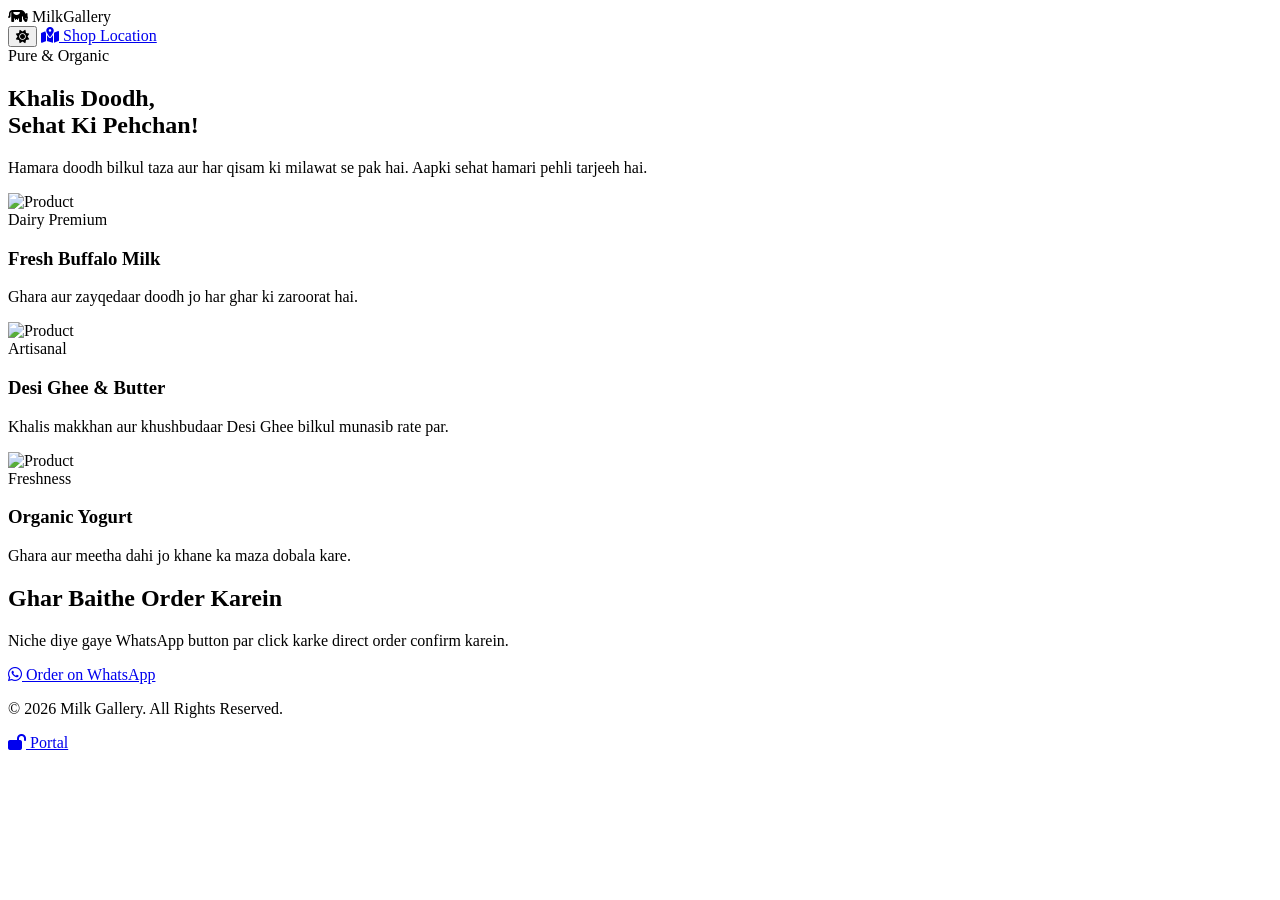
==== index.html @ 686a20fd "Create index.html" ====
<!DOCTYPE html>
<html lang="en">
<head>
    <meta charset="UTF-8">
    <meta name="viewport" content="width=device-width, initial-scale=1.0">
    <title>The Milk Gallery | Premium Fresh Dairy</title>
    <link href="https://fonts.googleapis.com/css2?family=Plus+Jakarta+Sans:wght@300;400;600;700;800&family=Playfair+Display:ital,wght@0,600;1,400&display=swap" rel="stylesheet">
    <link rel="stylesheet" href="https://cdnjs.cloudflare.com/ajax/libs/font-awesome/6.4.0/css/all.min.css">
    <link rel="stylesheet" href="style.css">
</head>
<body class="dark-theme" id="mainBody">

    <!-- Navigation Bar -->
    <header class="navbar">
        <div class="container nav-container">
            <!-- Glowing Logo (Dynamic) -->
            <div class="brand" id="logoArea">
                <span class="brand-icon"><i class="fa-solid fa-cow"></i></span>
                <span class="brand-name" id="dynamicLogoText">Milk<span>Gallery</span></span>
            </div>
            
            <div class="nav-actions">
                <!-- Dark/Light Theme Toggle for Main Website -->
                <button onclick="toggleMainTheme()" class="theme-btn" id="mainThemeBtn">
                    <i class="fa-solid fa-sun"></i>
                </button>
                
                <!-- Dynamic Location Button -->
                <a href="https://maps.app.goo.gl/Mc3MHHQwrt6v5DzV9" target="_blank" id="dynamicLocBtn" class="loc-btn">
                    <i class="fa-solid fa-map-location-dot"></i>
                    <span>Shop Location</span>
                </a>
            </div>
        </div>
    </header>

    <!-- Hero Area -->
    <main class="container main-content">
        <section class="hero">
            <span class="badge">Pure & Organic</span>
            <h1>Khalis Doodh, <br><span class="serif-text">Sehat Ki Pehchan!</span></h1>
            <p>Hamara doodh bilkul taza aur har qisam ki milawat se pak hai. Aapki sehat hamari pehli tarjeeh hai.</p>
        </section>

        <!-- Dynamic Product Cards (Multiple Images Support) -->
        <section class="products-grid" id="productsContainer">
            <div class="product-card">
                <div class="img-wrapper">
                    <img id="shopImg1" src="https://images.unsplash.com/photo-1550583724-b2692b85b150?auto=format&fit=crop&q=80&w=800" alt="Product">
                </div>
                <div class="card-details">
                    <span class="tag">Dairy Premium</span>
                    <h3 id="cardTitle1">Fresh Buffalo Milk</h3>
                    <p>Ghara aur zayqedaar doodh jo har ghar ki zaroorat hai.</p>
                </div>
            </div>

            <div class="product-card">
                <div class="img-wrapper">
                    <img id="shopImg2" src="https://images.unsplash.com/photo-1528498033373-3c6c08e93d79?auto=format&fit=crop&q=80&w=800" alt="Product">
                </div>
                <div class="card-details">
                    <span class="tag">Artisanal</span>
                    <h3 id="cardTitle2">Desi Ghee & Butter</h3>
                    <p>Khalis makkhan aur khushbudaar Desi Ghee bilkul munasib rate par.</p>
                </div>
            </div>

            <div class="product-card">
                <div class="img-wrapper">
                    <img id="shopImg3" src="https://images.unsplash.com/photo-1563636619-e9143da7973b?auto=format&fit=crop&q=80&w=800" alt="Product">
                </div>
                <div class="card-details">
                    <span class="tag">Freshness</span>
                    <h3 id="cardTitle3">Organic Yogurt</h3>
                    <p>Ghara aur meetha dahi jo khane ka maza dobala kare.</p>
                </div>
            </div>
        </section>

        <!-- WhatsApp Order Button (Dynamic) -->
        <section class="cta-section">
            <div class="cta-card">
                <h2>Ghar Baithe Order Karein</h2>
                <p>Niche diye gaye WhatsApp button par click karke direct order confirm karein.</p>
                <a href="https://wa.me/923019215448" target="_blank" id="dynamicWaBtn" class="wa-btn">
                    <i class="fa-brands fa-whatsapp"></i> Order on WhatsApp
                </a>
            </div>
        </section>
    </main>

    <!-- Footer -->
    <footer class="footer">
        <p>&copy; 2026 Milk Gallery. All Rights Reserved.</p>
        <!-- Chota aur saaf 'Secure Login' text jo dot se behtar aur asan hai click karne me -->
        <a href="admin.html" class="admin-portal-link"><i class="fa-solid fa-lock-open"></i> Portal</a>
    </footer>

    <script src="script.js"></script>
</body>
</html>
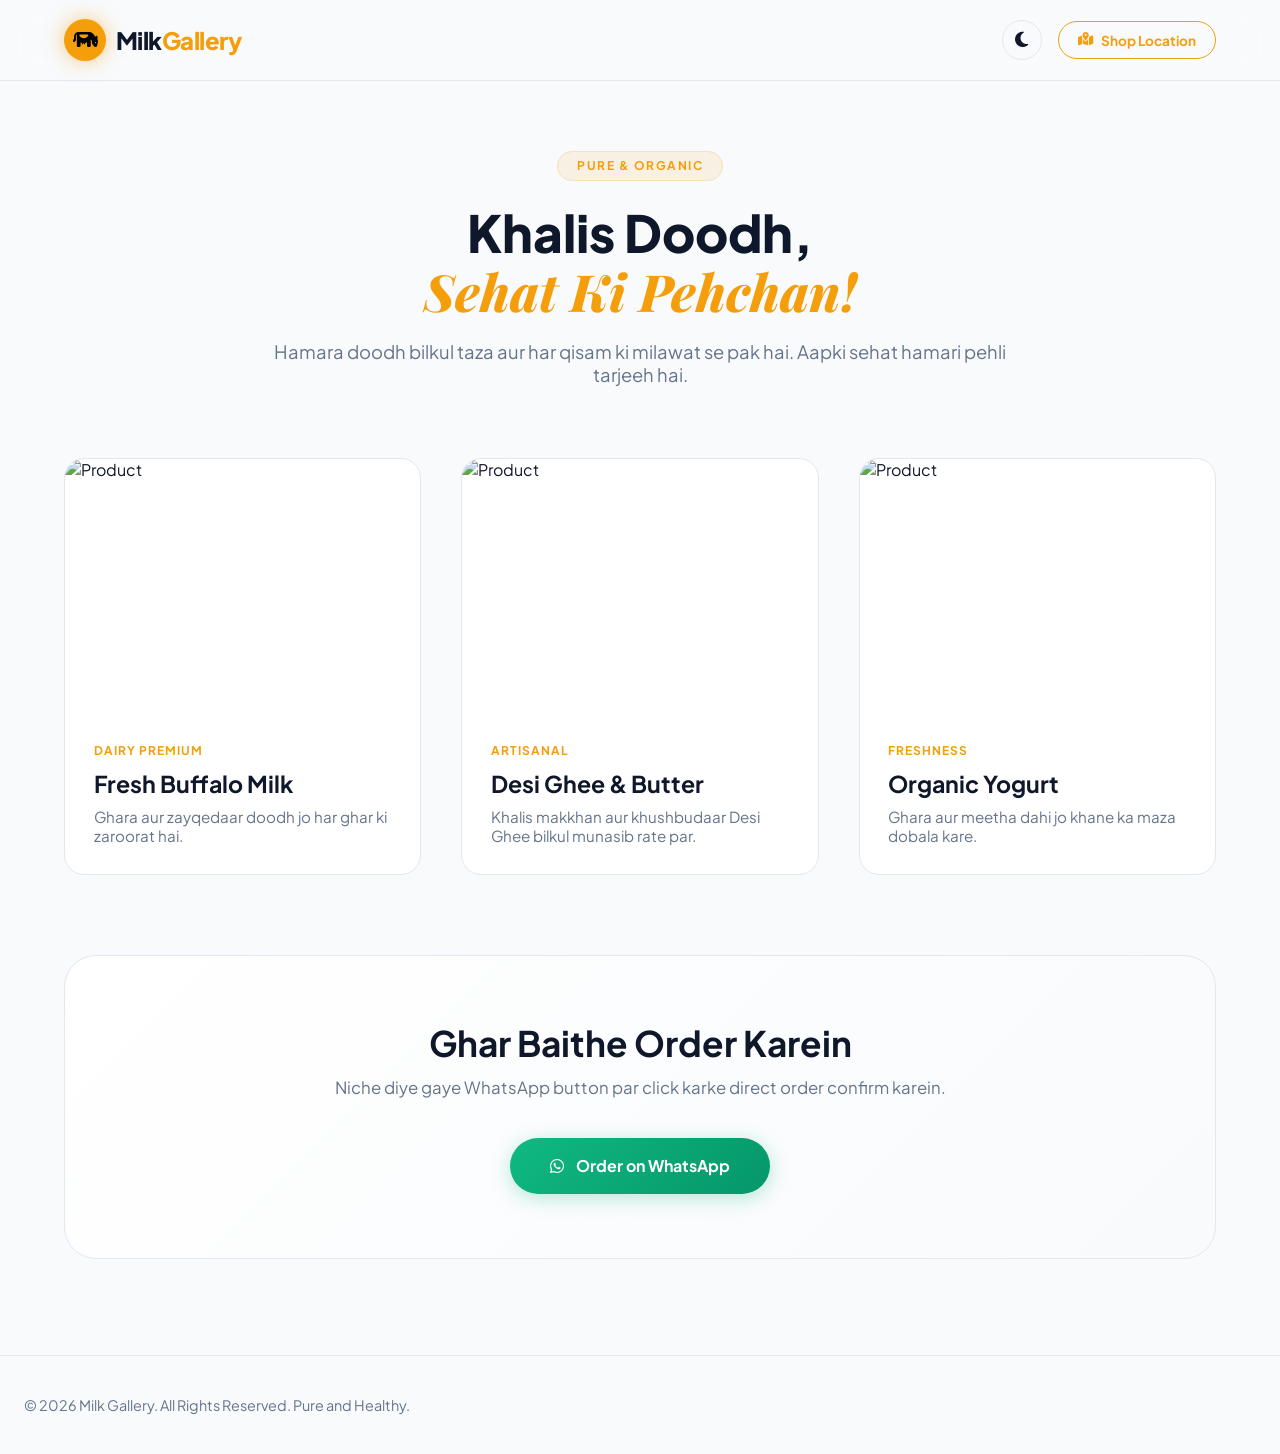
==== commit 3c8af3d8: "Update index.html" ====
--- a/index.html
+++ b/index.html
@@ -4,25 +4,26 @@
     <meta charset="UTF-8">
     <meta name="viewport" content="width=device-width, initial-scale=1.0">
     <title>The Milk Gallery | Premium Fresh Dairy</title>
+    <!-- Fonts & FontAwesome -->
     <link href="https://fonts.googleapis.com/css2?family=Plus+Jakarta+Sans:wght@300;400;600;700;800&family=Playfair+Display:ital,wght@0,600;1,400&display=swap" rel="stylesheet">
     <link rel="stylesheet" href="https://cdnjs.cloudflare.com/ajax/libs/font-awesome/6.4.0/css/all.min.css">
     <link rel="stylesheet" href="style.css">
 </head>
-<body class="dark-theme" id="mainBody">
+<body class="light-theme" id="mainBody">
 
     <!-- Navigation Bar -->
     <header class="navbar">
         <div class="container nav-container">
-            <!-- Glowing Logo (Dynamic) -->
+            <!-- Glowing Dynamic Logo -->
             <div class="brand" id="logoArea">
                 <span class="brand-icon"><i class="fa-solid fa-cow"></i></span>
                 <span class="brand-name" id="dynamicLogoText">Milk<span>Gallery</span></span>
             </div>
             
             <div class="nav-actions">
-                <!-- Dark/Light Theme Toggle for Main Website -->
+                <!-- Theme Toggle (Blue/White optimized) -->
                 <button onclick="toggleMainTheme()" class="theme-btn" id="mainThemeBtn">
-                    <i class="fa-solid fa-sun"></i>
+                    <i class="fa-solid fa-moon"></i>
                 </button>
                 
                 <!-- Dynamic Location Button -->
@@ -42,8 +43,9 @@
             <p>Hamara doodh bilkul taza aur har qisam ki milawat se pak hai. Aapki sehat hamari pehli tarjeeh hai.</p>
         </section>
 
-        <!-- Dynamic Product Cards (Multiple Images Support) -->
+        <!-- Product Grid -->
         <section class="products-grid" id="productsContainer">
+            <!-- Card 1 -->
             <div class="product-card">
                 <div class="img-wrapper">
                     <img id="shopImg1" src="https://images.unsplash.com/photo-1550583724-b2692b85b150?auto=format&fit=crop&q=80&w=800" alt="Product">
@@ -55,6 +57,7 @@
                 </div>
             </div>
 
+            <!-- Card 2 -->
             <div class="product-card">
                 <div class="img-wrapper">
                     <img id="shopImg2" src="https://images.unsplash.com/photo-1528498033373-3c6c08e93d79?auto=format&fit=crop&q=80&w=800" alt="Product">
@@ -66,6 +69,7 @@
                 </div>
             </div>
 
+            <!-- Card 3 -->
             <div class="product-card">
                 <div class="img-wrapper">
                     <img id="shopImg3" src="https://images.unsplash.com/photo-1563636619-e9143da7973b?auto=format&fit=crop&q=80&w=800" alt="Product">
@@ -78,7 +82,7 @@
             </div>
         </section>
 
-        <!-- WhatsApp Order Button (Dynamic) -->
+        <!-- WhatsApp CTA -->
         <section class="cta-section">
             <div class="cta-card">
                 <h2>Ghar Baithe Order Karein</h2>
@@ -90,11 +94,9 @@
         </section>
     </main>
 
-    <!-- Footer -->
+    <!-- Footer without any admin button (Completely Hidden Secure Design) -->
     <footer class="footer">
-        <p>&copy; 2026 Milk Gallery. All Rights Reserved.</p>
-        <!-- Chota aur saaf 'Secure Login' text jo dot se behtar aur asan hai click karne me -->
-        <a href="admin.html" class="admin-portal-link"><i class="fa-solid fa-lock-open"></i> Portal</a>
+        <p>&copy; 2026 Milk Gallery. All Rights Reserved. Pure and Healthy.</p>
     </footer>
 
     <script src="script.js"></script>
--- a/style.css
+++ b/style.css
@@ -0,0 +1,600 @@
+/* CSS RESET & MODERN VARIABLES */
+* {
+    box-sizing: border-box;
+    margin: 0;
+    padding: 0;
+}
+
+:root {
+    /* Dark Theme (Default) */
+    --bg-dark: #07090e;
+    --bg-card: #11151d;
+    --text-white: #ffffff;
+    --text-muted: #94a3b8;
+    --gold: #f59e0b;
+    --green: #10b981;
+    --border: #1e293b;
+    --glow-color: rgba(245, 158, 11, 0.5);
+}
+
+/* Light Theme overrides */
+.light-theme {
+    --bg-dark: #f8fafc;
+    --bg-card: #ffffff;
+    --text-white: #0f172a;
+    --text-muted: #64748b;
+    --border: #e2e8f0;
+}
+
+body {
+    font-family: 'Plus Jakarta Sans', sans-serif;
+    background-color: var(--bg-dark);
+    color: var(--text-white);
+    transition: background-color 0.3s ease, color 0.3s ease;
+    overflow-x: hidden;
+}
+
+.container {
+    width: 100%;
+    max-width: 1200px;
+    margin: 0 auto;
+    padding: 0 1.5rem;
+}
+
+.hidden {
+    display: none !important;
+}
+
+/* NAVBAR */
+.navbar {
+    background-color: rgba(var(--bg-dark), 0.85);
+    backdrop-filter: blur(15px);
+    border-bottom: 1px solid var(--border);
+    position: sticky;
+    top: 0;
+    z-index: 100;
+}
+
+.nav-container {
+    display: flex;
+    justify-content: space-between;
+    align-items: center;
+    padding: 1.2rem 1.5rem;
+}
+
+/* Glowing Logo & Effect */
+.brand {
+    display: flex;
+    align-items: center;
+    gap: 0.6rem;
+    transition: 0.3s;
+}
+
+.brand-icon {
+    background: var(--gold);
+    color: #000;
+    width: 42px;
+    height: 42px;
+    display: flex;
+    align-items: center;
+    justify-content: center;
+    border-radius: 50%;
+    font-size: 1.25rem;
+    box-shadow: 0 0 20px var(--glow-color);
+    animation: pulseGlow 2s infinite alternate;
+}
+
+@keyframes pulseGlow {
+    0% { box-shadow: 0 0 10px var(--glow-color); }
+    100% { box-shadow: 0 0 25px var(--glow-color); }
+}
+
+.brand-name {
+    font-weight: 800;
+    font-size: 1.5rem;
+    letter-spacing: -0.5px;
+}
+
+.brand-name span {
+    color: var(--gold);
+}
+
+.nav-actions {
+    display: flex;
+    align-items: center;
+    gap: 1rem;
+}
+
+/* Theme Switch Button for Main Page */
+.theme-btn {
+    background: none;
+    border: 1px solid var(--border);
+    color: var(--text-white);
+    font-size: 1.1rem;
+    cursor: pointer;
+    width: 40px;
+    height: 40px;
+    border-radius: 50%;
+    display: flex;
+    align-items: center;
+    justify-content: center;
+    transition: 0.3s;
+}
+
+.theme-btn:hover {
+    border-color: var(--gold);
+    color: var(--gold);
+}
+
+.loc-btn {
+    text-decoration: none;
+    border: 1px solid var(--gold);
+    color: var(--gold);
+    padding: 0.6rem 1.2rem;
+    border-radius: 50px;
+    font-size: 0.85rem;
+    font-weight: 700;
+    display: flex;
+    align-items: center;
+    gap: 0.5rem;
+    transition: 0.3s;
+}
+
+.loc-btn:hover {
+    background-color: var(--gold);
+    color: #000;
+}
+
+/* HERO SECTION */
+.hero {
+    text-align: center;
+    margin: 4.5rem auto;
+    max-width: 750px;
+}
+
+.badge {
+    background: rgba(245, 158, 11, 0.1);
+    color: var(--gold);
+    border: 1px solid rgba(245, 158, 11, 0.2);
+    font-size: 0.75rem;
+    font-weight: 700;
+    letter-spacing: 1.5px;
+    text-transform: uppercase;
+    padding: 0.4rem 1.2rem;
+    border-radius: 50px;
+}
+
+.hero h1 {
+    font-size: 3.2rem;
+    font-weight: 800;
+    line-height: 1.15;
+    margin: 1.8rem 0 1.2rem;
+}
+
+.serif-text {
+    font-family: 'Playfair Display', serif;
+    font-style: italic;
+    color: var(--gold);
+}
+
+.hero p {
+    color: var(--text-muted);
+    font-size: 1.15rem;
+}
+
+/* PRODUCT CARDS GRID */
+.products-grid {
+    display: grid;
+    grid-template-columns: repeat(auto-fit, minmax(300px, 1fr));
+    gap: 2.5rem;
+    margin-bottom: 5rem;
+}
+
+.product-card {
+    background-color: var(--bg-card);
+    border: 1px solid var(--border);
+    border-radius: 1.25rem;
+    overflow: hidden;
+    transition: transform 0.3s ease, border-color 0.3s ease;
+}
+
+.product-card:hover {
+    transform: translateY(-8px);
+    border-color: var(--gold);
+}
+
+.img-wrapper {
+    height: 250px;
+    overflow: hidden;
+}
+
+.img-wrapper img {
+    width: 100%;
+    height: 100%;
+    object-fit: cover;
+    transition: transform 0.6s ease;
+}
+
+.product-card:hover .img-wrapper img {
+    transform: scale(1.08);
+}
+
+.card-details {
+    padding: 1.8rem;
+}
+
+.tag {
+    color: var(--gold);
+    font-size: 0.75rem;
+    text-transform: uppercase;
+    font-weight: 700;
+    letter-spacing: 1px;
+}
+
+.card-details h3 {
+    font-size: 1.45rem;
+    margin: 0.6rem 0;
+}
+
+.card-details p {
+    color: var(--text-muted);
+    font-size: 0.95rem;
+}
+
+/* WHATSAPP CTA CARD */
+.cta-section {
+    background: linear-gradient(135deg, var(--bg-card), var(--bg-dark));
+    border: 1px solid var(--border);
+    border-radius: 2rem;
+    padding: 4rem 2.5rem;
+    text-align: center;
+    margin-bottom: 6rem;
+}
+
+.cta-card h2 {
+    font-size: 2.2rem;
+    margin-bottom: 0.75rem;
+}
+
+.cta-card p {
+    color: var(--text-muted);
+    margin-bottom: 2.5rem;
+    font-size: 1.05rem;
+}
+
+.wa-btn {
+    text-decoration: none;
+    background: linear-gradient(135deg, var(--green), #059669);
+    color: #fff;
+    font-weight: 700;
+    padding: 1.1rem 2.5rem;
+    border-radius: 50px;
+    display: inline-flex;
+    align-items: center;
+    gap: 0.8rem;
+    box-shadow: 0 4px 20px rgba(16, 185, 129, 0.3);
+    transition: 0.3s;
+}
+
+.wa-btn:hover {
+    transform: translateY(-3px);
+    box-shadow: 0 6px 25px rgba(16, 185, 129, 0.5);
+}
+
+/* FOOTER */
+.footer {
+    border-top: 1px solid var(--border);
+    padding: 2.5rem 1.5rem;
+    text-align: center;
+    background-color: rgba(var(--bg-dark), 0.5);
+    display: flex;
+    justify-content: space-between;
+    align-items: center;
+}
+
+.footer p {
+    color: var(--text-muted);
+    font-size: 0.9rem;
+}
+
+.admin-portal-link {
+    color: var(--text-muted);
+    text-decoration: none;
+    font-size: 0.85rem;
+    font-weight: 600;
+    padding: 0.5rem 1rem;
+    border-radius: 8px;
+    border: 1px solid var(--border);
+    transition: 0.3s;
+}
+
+.admin-portal-link:hover {
+    color: var(--gold);
+    border-color: var(--gold);
+}
+
+/* ==============================================
+   ADMIN PORTAL DESIGN
+   ============================================== */
+.admin-body {
+    background-color: #090c10;
+}
+
+.gate-overlay {
+    position: fixed;
+    inset: 0;
+    background-color: #07090e;
+    display: flex;
+    align-items: center;
+    justify-content: center;
+    z-index: 1000;
+    padding: 1rem;
+}
+
+.gate-card {
+    background-color: #12161f;
+    border: 1px solid #1f2937;
+    border-radius: 1.5rem;
+    padding: 3.5rem 2.5rem;
+    text-align: center;
+    width: 100%;
+    max-width: 440px;
+}
+
+.gate-icon {
+    font-size: 3.5rem;
+    color: var(--gold);
+    margin-bottom: 1.25rem;
+}
+
+.gate-card h2 {
+    font-size: 1.8rem;
+    color: #fff;
+    margin-bottom: 0.5rem;
+}
+
+.gate-card p {
+    color: #9ca3af;
+    font-size: 0.95rem;
+    margin-bottom: 2.5rem;
+}
+
+.btn-gate {
+    width: 100%;
+    background-color: var(--gold);
+    color: #000;
+    font-weight: 700;
+    padding: 0.95rem;
+    border: none;
+    border-radius: 0.75rem;
+    cursor: pointer;
+}
+
+.back-to-store {
+    display: inline-block;
+    margin-top: 1.5rem;
+    color: #9ca3af;
+    text-decoration: none;
+    font-size: 0.9rem;
+}
+
+/* ADMIN DASHBOARD */
+.admin-dashboard-container {
+    display: grid;
+    grid-template-columns: 280px 1fr;
+    min-height: 100vh;
+    background-color: #f1f5f9;
+    color: #1e293b;
+}
+
+.admin-sidebar {
+    background-color: #ffffff;
+    border-right: 1px solid #e2e8f0;
+    padding: 2.5rem 1.8rem;
+    display: flex;
+    flex-direction: column;
+    justify-content: space-between;
+}
+
+.sidebar-brand {
+    font-size: 1.4rem;
+    font-weight: 800;
+    display: flex;
+    align-items: center;
+    gap: 0.6rem;
+    color: #0f172a;
+}
+
+.sidebar-nav {
+    display: flex;
+    flex-direction: column;
+    gap: 1.2rem;
+    margin-top: 3.5rem;
+    height: 100%;
+}
+
+.sidebar-nav a {
+    text-decoration: none;
+    color: #475569;
+    font-weight: 700;
+    padding: 0.85rem 1.2rem;
+    border-radius: 0.75rem;
+    display: flex;
+    align-items: center;
+    gap: 0.75rem;
+}
+
+.sidebar-nav a.active {
+    background-color: #f1f5f9;
+    color: #0f172a;
+}
+
+.logout-btn {
+    background-color: #ef4444;
+    color: white;
+    border: none;
+    border-radius: 0.75rem;
+    padding: 0.85rem;
+    cursor: pointer;
+    font-weight: 700;
+    display: flex;
+    align-items: center;
+    justify-content: center;
+    gap: 0.5rem;
+}
+
+.admin-main {
+    padding: 3.5rem;
+}
+
+.admin-topbar {
+    display: flex;
+    justify-content: space-between;
+    align-items: center;
+    border-bottom: 2px solid #e2e8f0;
+    padding-bottom: 1.5rem;
+    margin-bottom: 3rem;
+}
+
+.admin-topbar h2 {
+    font-weight: 800;
+    color: #0f172a;
+}
+
+/* WIDGETS */
+.admin-grid {
+    display: grid;
+    grid-template-columns: repeat(auto-fit, minmax(340px, 1fr));
+    gap: 2.5rem;
+}
+
+.admin-widget {
+    background-color: #ffffff;
+    border: 1px solid #e2e8f0;
+    border-radius: 1.25rem;
+    padding: 2.2rem;
+    box-shadow: 0 4px 10px rgba(0,0,0,0.03);
+}
+
+.full-width-widget {
+    grid-column: 1 / -1;
+}
+
+.widget-header {
+    display: flex;
+    align-items: center;
+    gap: 0.75rem;
+    margin-bottom: 0.5rem;
+}
+
+.widget-icon {
+    font-size: 1.4rem;
+    color: #3b82f6;
+}
+
+.widget-header h3 {
+    font-size: 1.3rem;
+    color: #0f172a;
+}
+
+.widget-desc {
+    font-size: 0.9rem;
+    color: #64748b;
+    margin-bottom: 1.8rem;
+}
+
+.input-field {
+    margin-bottom: 1.5rem;
+}
+
+.input-field label {
+    display: block;
+    font-size: 0.85rem;
+    font-weight: 700;
+    margin-bottom: 0.6rem;
+    color: #334155;
+}
+
+.input-field input, .input-field select {
+    width: 100%;
+    padding: 0.85rem;
+    border: 1px solid #cbd5e1;
+    background-color: #f8fafc;
+    border-radius: 0.6rem;
+    color: #0f172a;
+    font-family: inherit;
+}
+
+.upload-row {
+    display: grid;
+    grid-template-columns: repeat(auto-fit, minmax(220px, 1fr));
+    gap: 1.5rem;
+}
+
+.btn-widget-primary, .btn-widget-success {
+    width: 100%;
+    color: white;
+    border: none;
+    border-radius: 0.6rem;
+    padding: 0.9rem;
+    font-weight: 700;
+    cursor: pointer;
+}
+
+.btn-widget-primary { background-color: #3b82f6; }
+.btn-widget-success { background-color: #10b981; }
+
+/* Admin Dark Mode Conversion */
+.admin-dark-theme {
+    background-color: #0f172a !important;
+    color: #f1f5f9 !important;
+}
+.admin-dark-theme .admin-sidebar,
+.admin-dark-theme .admin-widget {
+    background-color: #1e293b !important;
+    border-color: #334155 !important;
+}
+.admin-dark-theme h2,
+.admin-dark-theme h3,
+.admin-dark-theme label,
+.admin-dark-theme .sidebar-brand {
+    color: #ffffff !important;
+}
+.admin-dark-theme .admin-topbar {
+    border-bottom-color: #334155;
+}
+.admin-dark-theme .input-field input,
+.admin-dark-theme .input-field select {
+    background-color: #0f172a;
+    border-color: #334155;
+    color: #fff;
+}
+
+/* Switch styling for Admin Theme Toggle */
+.theme-toggle-area {
+    display: flex;
+    align-items: center;
+    gap: 0.75rem;
+    font-weight: 700;
+    font-size: 0.9rem;
+}
+.switch { position: relative; display: inline-block; width: 50px; height: 26px; }
+.switch input { opacity: 0; width: 0; height: 0; }
+.slider { position: absolute; cursor: pointer; top: 0; left: 0; right: 0; bottom: 0; background-color: #cbd5e1; transition: .4s; }
+.slider:before { position: absolute; content: ""; height: 18px; width: 18px; left: 4px; bottom: 4px; background-color: white; transition: .4s; }
+input:checked + .slider { background-color: #10b981; }
+input:checked + .slider:before { transform: translateX(24px); }
+.slider.round { border-radius: 34px; }
+.slider.round:before { border-radius: 50%; }
+
+/* Mobile View adjustments */
+@media (max-width: 900px) {
+    .admin-dashboard-container { grid-template-columns: 1fr; }
+    .admin-sidebar { border-right: none; border-bottom: 1px solid #cbd5e1; padding: 1.5rem; }
+    .sidebar-nav { margin-top: 1rem; flex-direction: row; overflow-x: auto; }
+    .admin-main { padding: 1.5rem; }
+}
+@media (max-width: 600px) {
+    .hero h1 { font-size: 2.3rem; }
+    .footer { flex-direction: column; gap: 1.25rem; }
+}
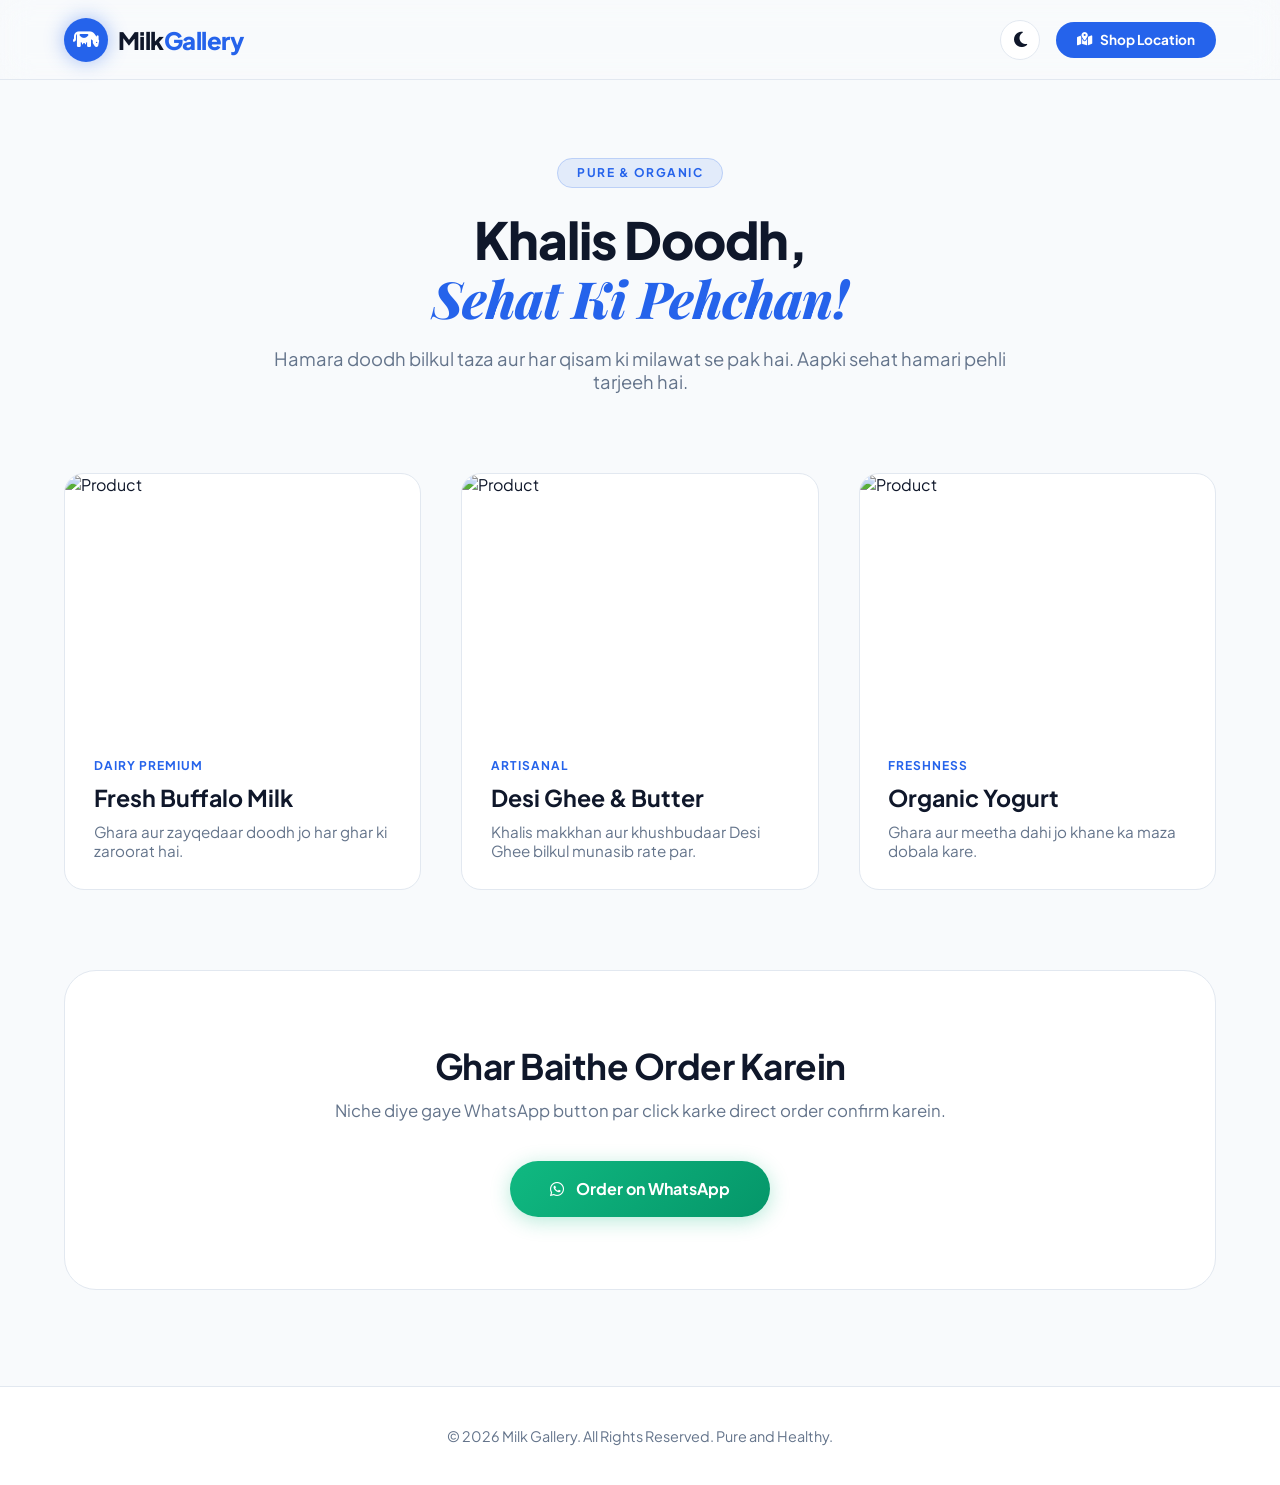
==== commit 2ecf8b7f: "Update index.html" ====
--- a/index.html
+++ b/index.html
@@ -21,7 +21,7 @@
             </div>
             
             <div class="nav-actions">
-                <!-- Theme Toggle (Blue/White optimized) -->
+                <!-- Theme Toggle -->
                 <button onclick="toggleMainTheme()" class="theme-btn" id="mainThemeBtn">
                     <i class="fa-solid fa-moon"></i>
                 </button>
@@ -99,6 +99,7 @@
         <p>&copy; 2026 Milk Gallery. All Rights Reserved. Pure and Healthy.</p>
     </footer>
 
-    <script src="script.js"></script>
+    <!-- TYPE MODULE IS ADDED HERE -->
+    <script type="module" src="script.js"></script>
 </body>
 </html>
--- a/style.css
+++ b/style.css
@@ -1,4 +1,4 @@
-/* CSS RESET & MODERN VARIABLES */
+/* ROOT VARIABLES: ROYAL BLUE & CLEAN WHITE COMBINATION */
 * {
     box-sizing: border-box;
     margin: 0;
@@ -6,30 +6,29 @@
 }
 
 :root {
-    /* Dark Theme (Default) */
-    --bg-dark: #07090e;
-    --bg-card: #11151d;
-    --text-white: #ffffff;
+    --primary-blue: #2563eb;       /* Royal Blue */
+    --hover-blue: #1d4ed8;
+    --light-bg: #f8fafc;           /* Milk/Slate White */
+    --card-white: #ffffff;
+    --text-dark: #0f172a;          /* Rich Charcoal */
+    --text-muted: #64748b;         /* Slate Gray */
+    --border-color: #e2e8f0;
+    --glow-color: rgba(37, 99, 235, 0.4);
+}
+
+/* Dark Mode Alternate Option */
+.dark-theme {
+    --light-bg: #0b0f19;
+    --card-white: #131a26;
+    --text-dark: #f8fafc;
     --text-muted: #94a3b8;
-    --gold: #f59e0b;
-    --green: #10b981;
-    --border: #1e293b;
-    --glow-color: rgba(245, 158, 11, 0.5);
-}
-
-/* Light Theme overrides */
-.light-theme {
-    --bg-dark: #f8fafc;
-    --bg-card: #ffffff;
-    --text-white: #0f172a;
-    --text-muted: #64748b;
-    --border: #e2e8f0;
+    --border-color: #1e293b;
 }
 
 body {
     font-family: 'Plus Jakarta Sans', sans-serif;
-    background-color: var(--bg-dark);
-    color: var(--text-white);
+    background-color: var(--light-bg);
+    color: var(--text-dark);
     transition: background-color 0.3s ease, color 0.3s ease;
     overflow-x: hidden;
 }
@@ -47,9 +46,9 @@
 
 /* NAVBAR */
 .navbar {
-    background-color: rgba(var(--bg-dark), 0.85);
+    background-color: rgba(var(--card-white), 0.85);
     backdrop-filter: blur(15px);
-    border-bottom: 1px solid var(--border);
+    border-bottom: 1px solid var(--border-color);
     position: sticky;
     top: 0;
     z-index: 100;
@@ -59,29 +58,28 @@
     display: flex;
     justify-content: space-between;
     align-items: center;
-    padding: 1.2rem 1.5rem;
-}
-
-/* Glowing Logo & Effect */
+    padding: 1.1rem 1.5rem;
+}
+
+/* Glowing Logo & Pulse Effect */
 .brand {
     display: flex;
     align-items: center;
     gap: 0.6rem;
-    transition: 0.3s;
 }
 
 .brand-icon {
-    background: var(--gold);
-    color: #000;
-    width: 42px;
-    height: 42px;
+    background: var(--primary-blue);
+    color: #ffffff;
+    width: 44px;
+    height: 44px;
     display: flex;
     align-items: center;
     justify-content: center;
     border-radius: 50%;
-    font-size: 1.25rem;
+    font-size: 1.3rem;
     box-shadow: 0 0 20px var(--glow-color);
-    animation: pulseGlow 2s infinite alternate;
+    animation: pulseGlow 2.5s infinite alternate;
 }
 
 @keyframes pulseGlow {
@@ -96,7 +94,7 @@
 }
 
 .brand-name span {
-    color: var(--gold);
+    color: var(--primary-blue);
 }
 
 .nav-actions {
@@ -105,11 +103,11 @@
     gap: 1rem;
 }
 
-/* Theme Switch Button for Main Page */
+/* Light / Dark Mode Icon Button */
 .theme-btn {
-    background: none;
-    border: 1px solid var(--border);
-    color: var(--text-white);
+    background: var(--card-white);
+    border: 1px solid var(--border-color);
+    color: var(--text-dark);
     font-size: 1.1rem;
     cursor: pointer;
     width: 40px;
@@ -122,15 +120,15 @@
 }
 
 .theme-btn:hover {
-    border-color: var(--gold);
-    color: var(--gold);
+    border-color: var(--primary-blue);
+    color: var(--primary-blue);
 }
 
 .loc-btn {
     text-decoration: none;
-    border: 1px solid var(--gold);
-    color: var(--gold);
-    padding: 0.6rem 1.2rem;
+    background-color: var(--primary-blue);
+    color: #ffffff;
+    padding: 0.6rem 1.3rem;
     border-radius: 50px;
     font-size: 0.85rem;
     font-weight: 700;
@@ -141,21 +139,21 @@
 }
 
 .loc-btn:hover {
-    background-color: var(--gold);
-    color: #000;
+    background-color: var(--hover-blue);
+    transform: translateY(-1px);
 }
 
 /* HERO SECTION */
 .hero {
     text-align: center;
-    margin: 4.5rem auto;
+    margin: 5rem auto;
     max-width: 750px;
 }
 
 .badge {
-    background: rgba(245, 158, 11, 0.1);
-    color: var(--gold);
-    border: 1px solid rgba(245, 158, 11, 0.2);
+    background: rgba(37, 99, 235, 0.1);
+    color: var(--primary-blue);
+    border: 1px solid rgba(37, 99, 235, 0.2);
     font-size: 0.75rem;
     font-weight: 700;
     letter-spacing: 1.5px;
@@ -169,12 +167,13 @@
     font-weight: 800;
     line-height: 1.15;
     margin: 1.8rem 0 1.2rem;
+    letter-spacing: -1px;
 }
 
 .serif-text {
     font-family: 'Playfair Display', serif;
     font-style: italic;
-    color: var(--gold);
+    color: var(--primary-blue);
 }
 
 .hero p {
@@ -191,16 +190,17 @@
 }
 
 .product-card {
-    background-color: var(--bg-card);
-    border: 1px solid var(--border);
+    background-color: var(--card-white);
+    border: 1px solid var(--border-color);
     border-radius: 1.25rem;
     overflow: hidden;
-    transition: transform 0.3s ease, border-color 0.3s ease;
+    transition: transform 0.3s ease, border-color 0.3s ease, box-shadow 0.3s ease;
 }
 
 .product-card:hover {
     transform: translateY(-8px);
-    border-color: var(--gold);
+    border-color: var(--primary-blue);
+    box-shadow: 0 10px 25px rgba(37, 99, 235, 0.08);
 }
 
 .img-wrapper {
@@ -224,7 +224,7 @@
 }
 
 .tag {
-    color: var(--gold);
+    color: var(--primary-blue);
     font-size: 0.75rem;
     text-transform: uppercase;
     font-weight: 700;
@@ -241,12 +241,12 @@
     font-size: 0.95rem;
 }
 
-/* WHATSAPP CTA CARD */
+/* WHATSAPP CTA */
 .cta-section {
-    background: linear-gradient(135deg, var(--bg-card), var(--bg-dark));
-    border: 1px solid var(--border);
+    background: var(--card-white);
+    border: 1px solid var(--border-color);
     border-radius: 2rem;
-    padding: 4rem 2.5rem;
+    padding: 4.5rem 2.5rem;
     text-align: center;
     margin-bottom: 6rem;
 }
@@ -254,6 +254,7 @@
 .cta-card h2 {
     font-size: 2.2rem;
     margin-bottom: 0.75rem;
+    letter-spacing: -0.5px;
 }
 
 .cta-card p {
@@ -264,8 +265,8 @@
 
 .wa-btn {
     text-decoration: none;
-    background: linear-gradient(135deg, var(--green), #059669);
-    color: #fff;
+    background: linear-gradient(135deg, #10b981, #059669);
+    color: #ffffff;
     font-weight: 700;
     padding: 1.1rem 2.5rem;
     border-radius: 50px;
@@ -283,13 +284,10 @@
 
 /* FOOTER */
 .footer {
-    border-top: 1px solid var(--border);
+    border-top: 1px solid var(--border-color);
     padding: 2.5rem 1.5rem;
     text-align: center;
-    background-color: rgba(var(--bg-dark), 0.5);
-    display: flex;
-    justify-content: space-between;
-    align-items: center;
+    background-color: var(--card-white);
 }
 
 .footer p {
@@ -297,88 +295,129 @@
     font-size: 0.9rem;
 }
 
-.admin-portal-link {
-    color: var(--text-muted);
-    text-decoration: none;
-    font-size: 0.85rem;
-    font-weight: 600;
-    padding: 0.5rem 1rem;
-    border-radius: 8px;
-    border: 1px solid var(--border);
-    transition: 0.3s;
-}
-
-.admin-portal-link:hover {
-    color: var(--gold);
-    border-color: var(--gold);
-}
-
 /* ==============================================
-   ADMIN PORTAL DESIGN
+   SCREEN 1: SECURITY GATEWAY DESIGN
    ============================================== */
 .admin-body {
-    background-color: #090c10;
+    background-color: #f1f5f9;
 }
 
 .gate-overlay {
     position: fixed;
     inset: 0;
-    background-color: #07090e;
+    background: linear-gradient(135deg, #eff6ff, #dbeafe);
     display: flex;
     align-items: center;
     justify-content: center;
     z-index: 1000;
-    padding: 1rem;
+    padding: 1.5rem;
 }
 
 .gate-card {
-    background-color: #12161f;
-    border: 1px solid #1f2937;
+    background-color: #ffffff;
+    border: 1px solid #e2e8f0;
     border-radius: 1.5rem;
     padding: 3.5rem 2.5rem;
     text-align: center;
     width: 100%;
-    max-width: 440px;
-}
-
-.gate-icon {
-    font-size: 3.5rem;
-    color: var(--gold);
-    margin-bottom: 1.25rem;
+    max-width: 430px;
+    box-shadow: 0 20px 40px rgba(37, 99, 235, 0.1);
+}
+
+.gate-header-art {
+    width: 80px;
+    height: 80px;
+    background-color: rgba(37, 99, 235, 0.1);
+    color: var(--primary-blue);
+    display: flex;
+    align-items: center;
+    justify-content: center;
+    border-radius: 50%;
+    margin: 0 auto 1.5rem;
+    font-size: 2.5rem;
 }
 
 .gate-card h2 {
-    font-size: 1.8rem;
-    color: #fff;
+    font-size: 1.75rem;
+    color: #0f172a;
     margin-bottom: 0.5rem;
+    font-weight: 800;
 }
 
 .gate-card p {
-    color: #9ca3af;
+    color: #64748b;
     font-size: 0.95rem;
     margin-bottom: 2.5rem;
+    line-height: 1.5;
+}
+
+.input-container {
+    position: relative;
+    margin-bottom: 1.5rem;
+}
+
+.input-container i {
+    position: absolute;
+    left: 1.1rem;
+    top: 50%;
+    transform: translateY(-50%);
+    color: #94a3b8;
+}
+
+.input-container input {
+    width: 100%;
+    background-color: #f8fafc;
+    border: 1px solid #cbd5e1;
+    border-radius: 0.75rem;
+    padding: 0.9rem 1rem 0.9rem 2.8rem;
+    color: #0f172a;
+    font-size: 1rem;
+    font-family: inherit;
+    transition: 0.3s;
+}
+
+.input-container input:focus {
+    outline: none;
+    border-color: var(--primary-blue);
+    background-color: #ffffff;
+    box-shadow: 0 0 0 4px rgba(37, 99, 235, 0.1);
 }
 
 .btn-gate {
     width: 100%;
-    background-color: var(--gold);
-    color: #000;
+    background-color: var(--primary-blue);
+    color: #ffffff;
     font-weight: 700;
     padding: 0.95rem;
     border: none;
     border-radius: 0.75rem;
     cursor: pointer;
+    font-size: 1rem;
+    transition: 0.3s;
+}
+
+.btn-gate:hover {
+    background-color: var(--hover-blue);
+    transform: translateY(-1px);
 }
 
 .back-to-store {
     display: inline-block;
     margin-top: 1.5rem;
-    color: #9ca3af;
+    color: #64748b;
     text-decoration: none;
     font-size: 0.9rem;
-}
-
-/* ADMIN DASHBOARD */
+    font-weight: 600;
+    transition: 0.3s;
+}
+
+.back-to-store:hover {
+    color: var(--primary-blue);
+}
+
+/* ==============================================
+   SCREEN 2: MODERN DASHBOARD DESIGN
+   ============================================== */
 .admin-dashboard-container {
     display: grid;
     grid-template-columns: 280px 1fr;
@@ -405,12 +444,15 @@
     color: #0f172a;
 }
 
+.sidebar-brand i {
+    color: var(--primary-blue);
+}
+
 .sidebar-nav {
     display: flex;
     flex-direction: column;
     gap: 1.2rem;
     margin-top: 3.5rem;
-    height: 100%;
 }
 
 .sidebar-nav a {
@@ -425,8 +467,8 @@
 }
 
 .sidebar-nav a.active {
-    background-color: #f1f5f9;
-    color: #0f172a;
+    background-color: #eff6ff;
+    color: var(--primary-blue);
 }
 
 .logout-btn {
@@ -448,9 +490,6 @@
 }
 
 .admin-topbar {
-    display: flex;
-    justify-content: space-between;
-    align-items: center;
     border-bottom: 2px solid #e2e8f0;
     padding-bottom: 1.5rem;
     margin-bottom: 3rem;
@@ -459,9 +498,16 @@
 .admin-topbar h2 {
     font-weight: 800;
     color: #0f172a;
-}
-
-/* WIDGETS */
+    font-size: 1.8rem;
+}
+
+.topbar-sub {
+    color: #64748b;
+    font-size: 0.95rem;
+    margin-top: 0.25rem;
+}
+
+/* WIDGETS layout */
 .admin-grid {
     display: grid;
     grid-template-columns: repeat(auto-fit, minmax(340px, 1fr));
@@ -473,7 +519,7 @@
     border: 1px solid #e2e8f0;
     border-radius: 1.25rem;
     padding: 2.2rem;
-    box-shadow: 0 4px 10px rgba(0,0,0,0.03);
+    box-shadow: 0 4px 10px rgba(0,0,0,0.02);
 }
 
 .full-width-widget {
@@ -484,23 +530,17 @@
     display: flex;
     align-items: center;
     gap: 0.75rem;
-    margin-bottom: 0.5rem;
+    margin-bottom: 1.5rem;
 }
 
 .widget-icon {
     font-size: 1.4rem;
-    color: #3b82f6;
+    color: var(--primary-blue);
 }
 
 .widget-header h3 {
-    font-size: 1.3rem;
+    font-size: 1.25rem;
     color: #0f172a;
-}
-
-.widget-desc {
-    font-size: 0.9rem;
-    color: #64748b;
-    margin-bottom: 1.8rem;
 }
 
 .input-field {
@@ -523,6 +563,12 @@
     border-radius: 0.6rem;
     color: #0f172a;
     font-family: inherit;
+    font-size: 0.95rem;
+}
+
+.input-field input:focus {
+    outline: none;
+    border-color: var(--primary-blue);
 }
 
 .upload-row {
@@ -539,55 +585,16 @@
     padding: 0.9rem;
     font-weight: 700;
     cursor: pointer;
-}
-
-.btn-widget-primary { background-color: #3b82f6; }
+    font-size: 0.95rem;
+    transition: 0.2s;
+}
+
+.btn-widget-primary { background-color: var(--primary-blue); }
+.btn-widget-primary:hover { background-color: var(--hover-blue); }
 .btn-widget-success { background-color: #10b981; }
-
-/* Admin Dark Mode Conversion */
-.admin-dark-theme {
-    background-color: #0f172a !important;
-    color: #f1f5f9 !important;
-}
-.admin-dark-theme .admin-sidebar,
-.admin-dark-theme .admin-widget {
-    background-color: #1e293b !important;
-    border-color: #334155 !important;
-}
-.admin-dark-theme h2,
-.admin-dark-theme h3,
-.admin-dark-theme label,
-.admin-dark-theme .sidebar-brand {
-    color: #ffffff !important;
-}
-.admin-dark-theme .admin-topbar {
-    border-bottom-color: #334155;
-}
-.admin-dark-theme .input-field input,
-.admin-dark-theme .input-field select {
-    background-color: #0f172a;
-    border-color: #334155;
-    color: #fff;
-}
-
-/* Switch styling for Admin Theme Toggle */
-.theme-toggle-area {
-    display: flex;
-    align-items: center;
-    gap: 0.75rem;
-    font-weight: 700;
-    font-size: 0.9rem;
-}
-.switch { position: relative; display: inline-block; width: 50px; height: 26px; }
-.switch input { opacity: 0; width: 0; height: 0; }
-.slider { position: absolute; cursor: pointer; top: 0; left: 0; right: 0; bottom: 0; background-color: #cbd5e1; transition: .4s; }
-.slider:before { position: absolute; content: ""; height: 18px; width: 18px; left: 4px; bottom: 4px; background-color: white; transition: .4s; }
-input:checked + .slider { background-color: #10b981; }
-input:checked + .slider:before { transform: translateX(24px); }
-.slider.round { border-radius: 34px; }
-.slider.round:before { border-radius: 50%; }
-
-/* Mobile View adjustments */
+.btn-widget-success:hover { background-color: #059669; }
+
+/* Responsive Adjustments */
 @media (max-width: 900px) {
     .admin-dashboard-container { grid-template-columns: 1fr; }
     .admin-sidebar { border-right: none; border-bottom: 1px solid #cbd5e1; padding: 1.5rem; }
@@ -596,5 +603,4 @@
 }
 @media (max-width: 600px) {
     .hero h1 { font-size: 2.3rem; }
-    .footer { flex-direction: column; gap: 1.25rem; }
-}
+}
